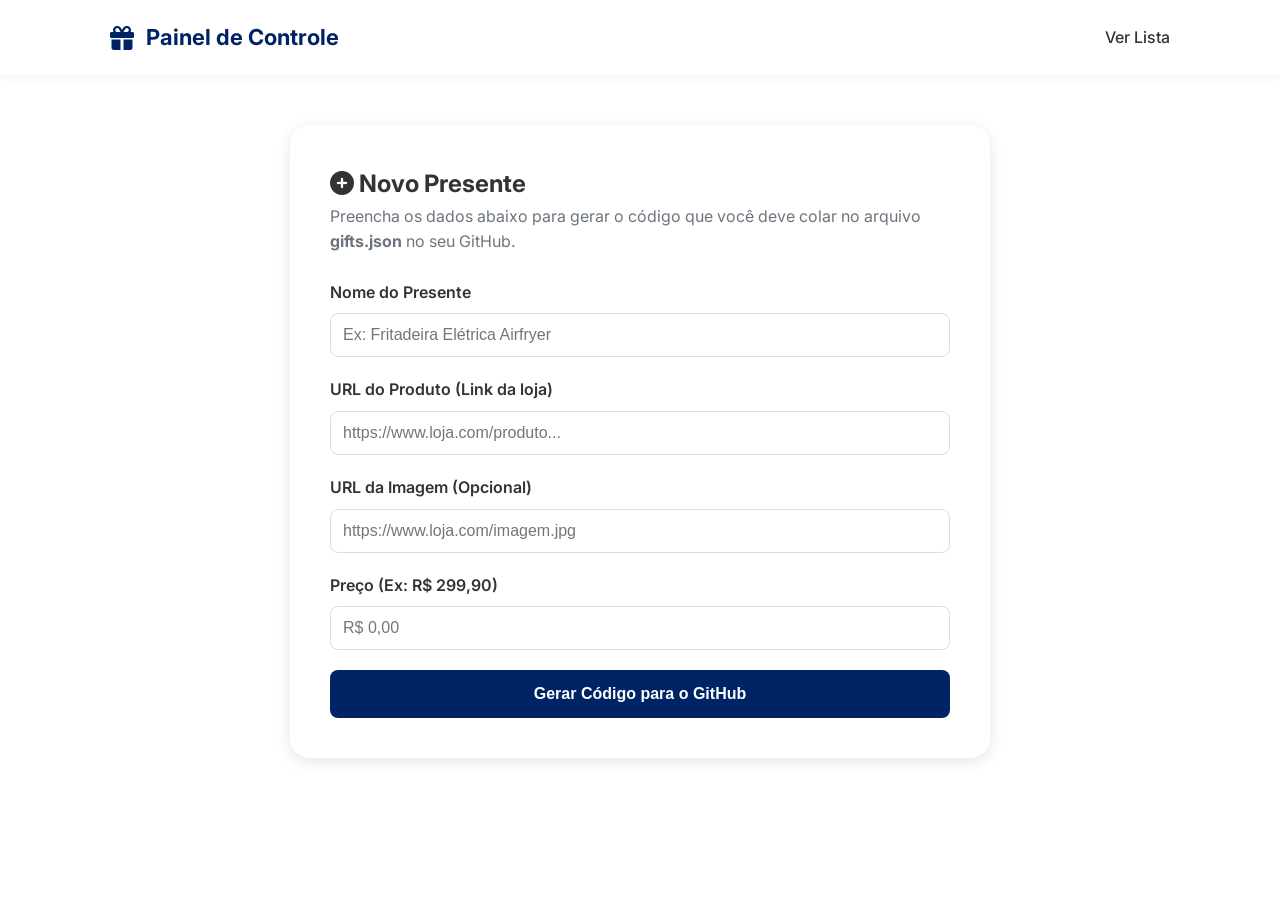
==== admin.html @ ed2607f9 "Add files via upload" ====
<!DOCTYPE html>
<html lang="pt-br">
<head>
    <meta charset="UTF-8">
    <meta name="viewport" content="width=device-width, initial-scale=1.0">
    <title>Adicionar Presente - Admin</title>
    <link rel="stylesheet" href="style.css">
    <link href="https://fonts.googleapis.com/css2?family=Inter:wght@300;400;600;700&display=swap" rel="stylesheet">
    <link rel="stylesheet" href="https://cdnjs.cloudflare.com/ajax/libs/font-awesome/6.4.0/css/all.min.css">
</head>
<body>
    <header>
        <div class="container">
            <div class="logo">
                <i class="fas fa-gift"></i>
                <h1>Painel de Controle</h1>
            </div>
            <nav>
                <a href="index.html">Ver Lista</a>
            </nav>
        </div>
    </header>

    <div class="container">
        <div class="admin-container">
            <h2><i class="fas fa-plus-circle"></i> Novo Presente</h2>
            <p style="margin-bottom: 25px; color: var(--gray-medium);">Preencha os dados abaixo para gerar o código que você deve colar no arquivo <strong>gifts.json</strong> no seu GitHub.</p>
            
            <form id="gift-form">
                <div class="form-group">
                    <label for="name">Nome do Presente</label>
                    <input type="text" id="name" placeholder="Ex: Fritadeira Elétrica Airfryer" required>
                </div>
                <div class="form-group">
                    <label for="url">URL do Produto (Link da loja)</label>
                    <input type="url" id="url" placeholder="https://www.loja.com/produto..." required>
                </div>
                <div class="form-group">
                    <label for="image">URL da Imagem (Opcional)</label>
                    <input type="url" id="image" placeholder="https://www.loja.com/imagem.jpg">
                </div>
                <div class="form-group">
                    <label for="price">Preço (Ex: R$ 299,90)</label>
                    <input type="text" id="price" placeholder="R$ 0,00">
                </div>
                <button type="submit" class="btn-submit">Gerar Código para o GitHub</button>
            </form>

            <div id="output-area" class="output-area">
                <p><strong>Passo 1:</strong> Copie o código abaixo:</p>
                <pre><code id="json-output"></code></pre>
                <div class="copy-hint">
                    <i class="fas fa-info-circle"></i> <strong>Passo 2:</strong> 
                    <ol style="margin-left: 20px; margin-top: 10px;">
                        <li>Vá no seu GitHub.</li>
                        <li>Abra o arquivo <code>gifts.json</code>.</li>
                        <li>Clique no ícone de lápis para editar.</li>
                        <li>Cole o código copiado <strong>antes</strong> do último colchete <code>]</code>.</li>
                        <li>Se já houver itens, lembre-se de colocar uma vírgula <code>,</code> entre eles.</li>
                    </ol>
                </div>
                <button onclick="copyToClipboard()" class="btn-submit" style="margin-top: 15px; background-color: var(--royal-blue);">Copiar Código</button>
            </div>
        </div>
    </div>

    <script>
        const form = document.getElementById('gift-form');
        const outputArea = document.getElementById('output-area');
        const jsonOutput = document.getElementById('json-output');

        form.addEventListener('submit', (e) => {
            e.preventDefault();
            
            const gift = {
                id: Date.now(),
                name: document.getElementById('name').value,
                url: document.getElementById('url').value,
                image: document.getElementById('image').value || 'https://via.placeholder.com/300x200?text=Sem+Imagem',
                price: document.getElementById('price').value || 'Preço sob consulta'
            };

            const jsonString = JSON.stringify(gift, null, 2);
            jsonOutput.textContent = jsonString;
            outputArea.style.display = 'block';
            
            outputArea.scrollIntoView({ behavior: 'smooth' });
        });

        function copyToClipboard() {
            const text = jsonOutput.textContent;
            navigator.clipboard.writeText(text).then(() => {
                alert('Código copiado! Agora cole no seu arquivo gifts.json no GitHub.');
            });
        }
    </script>
</body>
</html>
---- style.css ----
:root {
    --primary-blue: #002366; /* Azul Royal Profundo */
    --royal-blue: #4169E1;
    --light-blue: #E8F0FE;
    --white: #FFFFFF;
    --gray-light: #F8F9FA;
    --gray-medium: #6C757D;
    --text-dark: #333333;
    --shadow: 0 4px 15px rgba(0, 0, 0, 0.1);
    --transition: all 0.3s ease;
}

* {
    margin: 0;
    padding: 0;
    box-sizing: border-box;
}

body {
    font-family: 'Inter', sans-serif;
    background-color: var(--white);
    color: var(--text-dark);
    line-height: 1.6;
}

.container {
    max-width: 1100px;
    margin: 0 auto;
    padding: 0 20px;
}

/* Header */
header {
    background-color: var(--white);
    padding: 20px 0;
    box-shadow: 0 2px 10px rgba(0,0,0,0.05);
    position: sticky;
    top: 0;
    z-index: 1000;
}

header .container {
    display: flex;
    justify-content: space-between;
    align-items: center;
}

.logo {
    display: flex;
    align-items: center;
    gap: 12px;
    color: var(--primary-blue);
}

.logo i {
    font-size: 24px;
}

.logo h1 {
    font-size: 22px;
    font-weight: 700;
}

nav a {
    text-decoration: none;
    color: var(--text-dark);
    margin-left: 20px;
    font-weight: 500;
    transition: var(--transition);
}

nav a:hover {
    color: var(--royal-blue);
}

.admin-btn {
    background-color: var(--primary-blue);
    color: white !important;
    padding: 8px 18px;
    border-radius: 50px;
}

.admin-btn:hover {
    background-color: var(--royal-blue);
    transform: translateY(-2px);
}

/* Hero Section */
#hero {
    background: linear-gradient(135deg, var(--primary-blue) 0%, var(--royal-blue) 100%);
    color: white;
    padding: 80px 0;
    text-align: center;
    margin-bottom: 50px;
}

.hero-content h2 {
    font-size: 36px;
    margin-bottom: 15px;
}

.hero-content p {
    font-size: 18px;
    opacity: 0.9;
    max-width: 600px;
    margin: 0 auto;
}

/* Gift Grid */
.gift-grid {
    display: grid;
    grid-template-columns: repeat(auto-fill, minmax(280px, 1fr));
    gap: 30px;
    margin-bottom: 80px;
}

.gift-card {
    background: white;
    border-radius: 15px;
    overflow: hidden;
    box-shadow: var(--shadow);
    transition: var(--transition);
    border: 1px solid #eee;
    display: flex;
    flex-direction: column;
}

.gift-card:hover {
    transform: translateY(-10px);
    box-shadow: 0 10px 25px rgba(0, 35, 102, 0.15);
}

.gift-image {
    width: 100%;
    height: 200px;
    object-fit: cover;
    background-color: var(--gray-light);
}

.gift-info {
    padding: 20px;
    flex-grow: 1;
    display: flex;
    flex-direction: column;
}

.gift-info h3 {
    font-size: 18px;
    margin-bottom: 10px;
    color: var(--primary-blue);
}

.gift-price {
    font-weight: 700;
    color: var(--royal-blue);
    font-size: 20px;
    margin-bottom: 15px;
}

.gift-link {
    display: inline-block;
    background-color: var(--primary-blue);
    color: white;
    text-decoration: none;
    padding: 10px;
    text-align: center;
    border-radius: 8px;
    font-weight: 600;
    margin-top: auto;
    transition: var(--transition);
}

.gift-link:hover {
    background-color: var(--royal-blue);
}

/* Admin Styles */
.admin-container {
    max-width: 700px;
    margin: 50px auto;
    background: white;
    padding: 40px;
    border-radius: 20px;
    box-shadow: var(--shadow);
}

.form-group {
    margin-bottom: 20px;
}

.form-group label {
    display: block;
    margin-bottom: 8px;
    font-weight: 600;
}

.form-group input {
    width: 100%;
    padding: 12px;
    border: 1px solid #ddd;
    border-radius: 8px;
    font-size: 16px;
}

.btn-submit {
    width: 100%;
    padding: 15px;
    background-color: var(--primary-blue);
    color: white;
    border: none;
    border-radius: 8px;
    font-size: 16px;
    font-weight: 700;
    cursor: pointer;
    transition: var(--transition);
}

.btn-submit:hover {
    background-color: var(--royal-blue);
}

.output-area {
    margin-top: 30px;
    padding: 20px;
    background: var(--light-blue);
    border-radius: 10px;
    display: none;
}

.output-area pre {
    background: #fff;
    padding: 15px;
    border-radius: 5px;
    overflow-x: auto;
    margin-top: 10px;
    font-size: 14px;
}

.copy-hint {
    font-size: 14px;
    color: var(--primary-blue);
    margin-top: 10px;
    font-weight: 500;
}

/* Footer */
footer {
    background-color: var(--gray-light);
    padding: 40px 0;
    text-align: center;
    border-top: 1px solid #eee;
}

@media (max-width: 768px) {
    .hero-content h2 {
        font-size: 28px;
    }
    .gift-grid {
        grid-template-columns: 1fr;
    }
}
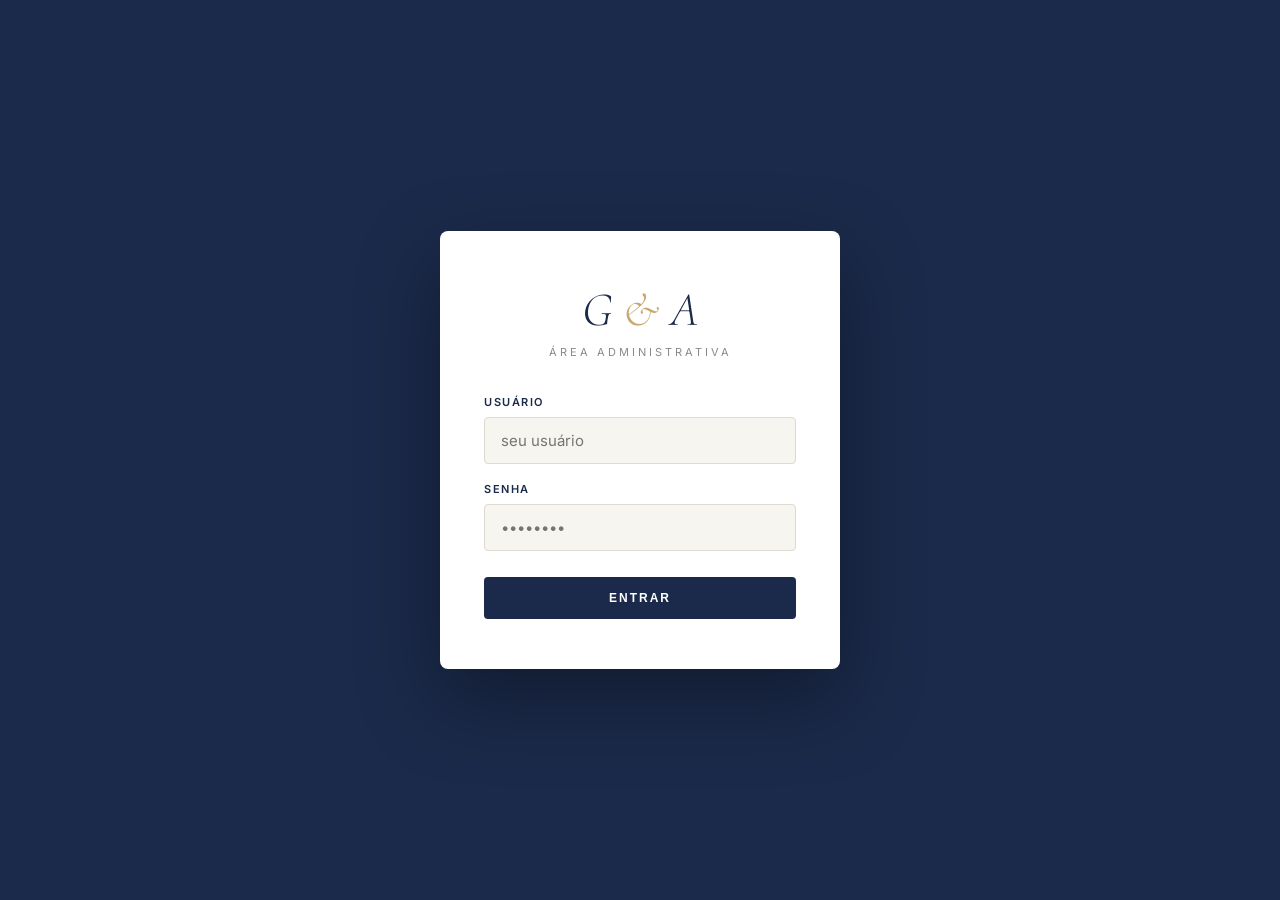
==== commit 7eeb02aa: "Add files via upload" ====
--- a/admin.html
+++ b/admin.html
@@ -3,96 +3,865 @@
 <head>
     <meta charset="UTF-8">
     <meta name="viewport" content="width=device-width, initial-scale=1.0">
-    <title>Adicionar Presente - Admin</title>
-    <link rel="stylesheet" href="style.css">
-    <link href="https://fonts.googleapis.com/css2?family=Inter:wght@300;400;600;700&display=swap" rel="stylesheet">
+    <title>Admin · G & A</title>
+    <link href="https://fonts.googleapis.com/css2?family=Cormorant+Garamond:ital,wght@0,300;0,400;1,300;1,400&family=Inter:wght@300;400;500;600&display=swap" rel="stylesheet">
     <link rel="stylesheet" href="https://cdnjs.cloudflare.com/ajax/libs/font-awesome/6.4.0/css/all.min.css">
+    <style>
+        :root {
+            --navy: #1B2A4A;
+            --navy-deep: #0F1E35;
+            --gold: #C9A96E;
+            --gold-light: #E8D5B0;
+            --off-white: #F7F5F0;
+            --white: #FFFFFF;
+            --gray: #8A8A8A;
+            --gray-light: #F0EDE8;
+            --text: #2C2C2C;
+            --danger: #C0392B;
+            --success: #27AE60;
+        }
+
+        * { margin: 0; padding: 0; box-sizing: border-box; }
+
+        body {
+            font-family: 'Inter', sans-serif;
+            background: var(--off-white);
+            color: var(--text);
+            min-height: 100vh;
+        }
+
+        /* ── LOGIN SCREEN ── */
+        #login-screen {
+            min-height: 100vh;
+            background: var(--navy);
+            display: flex;
+            align-items: center;
+            justify-content: center;
+            padding: 20px;
+        }
+
+        .login-card {
+            background: var(--white);
+            border-radius: 8px;
+            padding: 50px 44px;
+            width: 100%;
+            max-width: 400px;
+            box-shadow: 0 30px 80px rgba(0,0,0,0.35);
+        }
+
+        .login-mono {
+            font-family: 'Cormorant Garamond', serif;
+            font-size: 48px;
+            font-weight: 300;
+            font-style: italic;
+            color: var(--navy);
+            text-align: center;
+            margin-bottom: 6px;
+        }
+
+        .login-mono span { color: var(--gold); }
+
+        .login-subtitle {
+            text-align: center;
+            font-size: 11px;
+            letter-spacing: 3px;
+            text-transform: uppercase;
+            color: var(--gray);
+            margin-bottom: 36px;
+        }
+
+        .field { margin-bottom: 18px; }
+
+        .field label {
+            display: block;
+            font-size: 11px;
+            font-weight: 600;
+            letter-spacing: 1.5px;
+            text-transform: uppercase;
+            color: var(--navy);
+            margin-bottom: 8px;
+        }
+
+        .field input {
+            width: 100%;
+            padding: 13px 16px;
+            border: 1.5px solid #E0DAD0;
+            border-radius: 4px;
+            font-size: 15px;
+            font-family: 'Inter', sans-serif;
+            background: var(--off-white);
+            transition: border-color 0.2s;
+            outline: none;
+        }
+
+        .field input:focus {
+            border-color: var(--gold);
+            background: var(--white);
+        }
+
+        .btn-primary {
+            width: 100%;
+            padding: 14px;
+            background: var(--navy);
+            color: var(--white);
+            border: none;
+            border-radius: 4px;
+            font-size: 12px;
+            font-weight: 600;
+            letter-spacing: 2px;
+            text-transform: uppercase;
+            cursor: pointer;
+            transition: background 0.2s;
+            margin-top: 8px;
+        }
+
+        .btn-primary:hover { background: var(--gold); }
+
+        .login-error {
+            color: var(--danger);
+            font-size: 13px;
+            text-align: center;
+            margin-top: 14px;
+            display: none;
+        }
+
+        /* ── ADMIN PANEL ── */
+        #admin-panel { display: none; }
+
+        header {
+            background: var(--white);
+            border-bottom: 1px solid rgba(201,169,110,0.25);
+            padding: 16px 40px;
+            display: flex;
+            justify-content: space-between;
+            align-items: center;
+            position: sticky;
+            top: 0;
+            z-index: 100;
+        }
+
+        .logo-mark {
+            font-family: 'Cormorant Garamond', serif;
+            font-size: 24px;
+            font-weight: 300;
+            color: var(--navy);
+            letter-spacing: 4px;
+        }
+
+        .logo-mark span { color: var(--gold); font-style: italic; }
+
+        .header-actions { display: flex; gap: 12px; align-items: center; }
+
+        .btn-sm {
+            font-size: 12px;
+            font-weight: 600;
+            letter-spacing: 1px;
+            text-transform: uppercase;
+            padding: 8px 16px;
+            border-radius: 3px;
+            border: none;
+            cursor: pointer;
+            transition: all 0.2s;
+            text-decoration: none;
+            display: inline-flex;
+            align-items: center;
+            gap: 6px;
+        }
+
+        .btn-outline {
+            background: transparent;
+            border: 1.5px solid var(--navy);
+            color: var(--navy);
+        }
+
+        .btn-outline:hover { background: var(--navy); color: var(--white); }
+
+        .btn-danger {
+            background: transparent;
+            border: 1.5px solid #ddd;
+            color: var(--gray);
+        }
+
+        .btn-danger:hover { border-color: var(--danger); color: var(--danger); }
+
+        /* ── MAIN CONTENT ── */
+        .admin-wrap {
+            max-width: 860px;
+            margin: 50px auto;
+            padding: 0 30px 80px;
+        }
+
+        .section-head {
+            margin-bottom: 30px;
+        }
+
+        .section-head span {
+            font-size: 11px;
+            font-weight: 600;
+            letter-spacing: 3px;
+            text-transform: uppercase;
+            color: var(--gold);
+        }
+
+        .section-head h2 {
+            font-family: 'Cormorant Garamond', serif;
+            font-size: 32px;
+            font-weight: 300;
+            color: var(--navy);
+        }
+
+        /* ── CONFIG SETUP ── */
+        .setup-box {
+            background: var(--white);
+            border: 1.5px solid var(--gold-light);
+            border-radius: 6px;
+            padding: 28px 30px;
+            margin-bottom: 36px;
+        }
+
+        .setup-box summary {
+            cursor: pointer;
+            font-size: 13px;
+            font-weight: 600;
+            letter-spacing: 0.5px;
+            color: var(--navy);
+            list-style: none;
+            display: flex;
+            align-items: center;
+            gap: 8px;
+        }
+
+        .setup-box summary::before {
+            content: '\f013';
+            font-family: 'Font Awesome 6 Free';
+            font-weight: 900;
+            color: var(--gold);
+        }
+
+        .setup-inner { margin-top: 20px; }
+
+        .setup-inner p {
+            font-size: 13px;
+            color: var(--gray);
+            margin-bottom: 16px;
+            line-height: 1.7;
+        }
+
+        .setup-inner code {
+            background: var(--off-white);
+            padding: 2px 6px;
+            border-radius: 3px;
+            font-size: 12px;
+            color: var(--navy);
+        }
+
+        .setup-grid { display: grid; grid-template-columns: 1fr 1fr; gap: 16px; }
+
+        @media (max-width: 600px) { .setup-grid { grid-template-columns: 1fr; } }
+
+        .setup-field label {
+            display: block;
+            font-size: 11px;
+            font-weight: 600;
+            letter-spacing: 1.5px;
+            text-transform: uppercase;
+            color: var(--navy);
+            margin-bottom: 6px;
+        }
+
+        .setup-field input {
+            width: 100%;
+            padding: 10px 14px;
+            border: 1.5px solid #E0DAD0;
+            border-radius: 4px;
+            font-size: 13px;
+            font-family: 'Inter', sans-serif;
+            background: var(--off-white);
+            outline: none;
+        }
+
+        .setup-field input:focus { border-color: var(--gold); }
+
+        .btn-save-config {
+            margin-top: 16px;
+            padding: 10px 22px;
+            background: var(--navy);
+            color: var(--white);
+            border: none;
+            border-radius: 4px;
+            font-size: 12px;
+            font-weight: 600;
+            letter-spacing: 1.5px;
+            text-transform: uppercase;
+            cursor: pointer;
+            transition: background 0.2s;
+        }
+
+        .btn-save-config:hover { background: var(--gold); }
+
+        .config-status {
+            font-size: 12px;
+            margin-top: 10px;
+            color: var(--success);
+            display: none;
+        }
+
+        /* ── ADD FORM ── */
+        .add-form {
+            background: var(--white);
+            border-radius: 6px;
+            padding: 36px;
+            border: 1px solid rgba(201,169,110,0.15);
+            margin-bottom: 50px;
+        }
+
+        .form-grid {
+            display: grid;
+            grid-template-columns: 1fr 1fr;
+            gap: 20px;
+        }
+
+        .form-grid .span-2 { grid-column: span 2; }
+
+        @media (max-width: 600px) {
+            .form-grid { grid-template-columns: 1fr; }
+            .form-grid .span-2 { grid-column: span 1; }
+        }
+
+        .form-field label {
+            display: block;
+            font-size: 11px;
+            font-weight: 600;
+            letter-spacing: 1.5px;
+            text-transform: uppercase;
+            color: var(--navy);
+            margin-bottom: 8px;
+        }
+
+        .form-field input, .form-field select {
+            width: 100%;
+            padding: 13px 16px;
+            border: 1.5px solid #E0DAD0;
+            border-radius: 4px;
+            font-size: 14px;
+            font-family: 'Inter', sans-serif;
+            background: var(--off-white);
+            outline: none;
+            transition: border-color 0.2s;
+        }
+
+        .form-field input:focus, .form-field select:focus {
+            border-color: var(--gold);
+            background: var(--white);
+        }
+
+        .form-field .hint {
+            font-size: 11px;
+            color: var(--gray);
+            margin-top: 5px;
+        }
+
+        .btn-add {
+            width: 100%;
+            padding: 15px;
+            background: var(--navy);
+            color: var(--white);
+            border: none;
+            border-radius: 4px;
+            font-size: 12px;
+            font-weight: 700;
+            letter-spacing: 2px;
+            text-transform: uppercase;
+            cursor: pointer;
+            transition: background 0.2s;
+            margin-top: 24px;
+            display: flex;
+            align-items: center;
+            justify-content: center;
+            gap: 10px;
+        }
+
+        .btn-add:hover { background: var(--gold); }
+
+        .btn-add:disabled { background: #ccc; cursor: not-allowed; }
+
+        /* ── TOAST ── */
+        .toast {
+            position: fixed;
+            bottom: 30px;
+            right: 30px;
+            padding: 14px 22px;
+            border-radius: 6px;
+            font-size: 14px;
+            font-weight: 500;
+            color: var(--white);
+            box-shadow: 0 8px 30px rgba(0,0,0,0.2);
+            transform: translateY(80px);
+            opacity: 0;
+            transition: all 0.35s cubic-bezier(0.34, 1.56, 0.64, 1);
+            z-index: 999;
+            display: flex;
+            align-items: center;
+            gap: 10px;
+        }
+
+        .toast.show { transform: translateY(0); opacity: 1; }
+        .toast.success { background: var(--success); }
+        .toast.error { background: var(--danger); }
+        .toast.loading { background: var(--navy); }
+
+        /* ── GIFT LIST ── */
+        .list-head {
+            display: flex;
+            justify-content: space-between;
+            align-items: center;
+            margin-bottom: 20px;
+        }
+
+        .gift-list { display: flex; flex-direction: column; gap: 14px; }
+
+        .list-item {
+            background: var(--white);
+            border-radius: 6px;
+            border: 1px solid rgba(201,169,110,0.15);
+            padding: 18px 22px;
+            display: flex;
+            align-items: center;
+            gap: 18px;
+            transition: box-shadow 0.2s;
+        }
+
+        .list-item:hover { box-shadow: 0 4px 20px rgba(27,42,74,0.08); }
+
+        .list-thumb {
+            width: 64px;
+            height: 64px;
+            border-radius: 4px;
+            object-fit: cover;
+            background: var(--gray-light);
+            flex-shrink: 0;
+        }
+
+        .list-info { flex: 1; min-width: 0; }
+
+        .list-name {
+            font-family: 'Cormorant Garamond', serif;
+            font-size: 19px;
+            font-weight: 400;
+            color: var(--navy);
+            white-space: nowrap;
+            overflow: hidden;
+            text-overflow: ellipsis;
+        }
+
+        .list-meta {
+            font-size: 12px;
+            color: var(--gray);
+            margin-top: 3px;
+        }
+
+        .list-price {
+            font-size: 15px;
+            font-weight: 600;
+            color: var(--navy-deep);
+            white-space: nowrap;
+        }
+
+        .btn-delete {
+            background: none;
+            border: none;
+            color: #ccc;
+            font-size: 16px;
+            cursor: pointer;
+            padding: 6px;
+            border-radius: 3px;
+            transition: color 0.2s;
+            flex-shrink: 0;
+        }
+
+        .btn-delete:hover { color: var(--danger); }
+
+        .empty-list {
+            text-align: center;
+            padding: 50px 20px;
+            color: var(--gray);
+        }
+
+        .empty-list i {
+            font-size: 36px;
+            color: var(--gold-light);
+            display: block;
+            margin-bottom: 14px;
+        }
+
+        .divider-line {
+            border: none;
+            border-top: 1px solid rgba(201,169,110,0.2);
+            margin: 40px 0;
+        }
+    </style>
 </head>
 <body>
+
+<!-- ══ LOGIN ══ -->
+<div id="login-screen">
+    <div class="login-card">
+        <div class="login-mono">G <span>&</span> A</div>
+        <p class="login-subtitle">Área Administrativa</p>
+
+        <div class="field">
+            <label>Usuário</label>
+            <input type="text" id="login-user" placeholder="seu usuário" autocomplete="username">
+        </div>
+        <div class="field">
+            <label>Senha</label>
+            <input type="password" id="login-pass" placeholder="••••••••" autocomplete="current-password">
+        </div>
+        <button class="btn-primary" onclick="doLogin()">Entrar</button>
+        <p class="login-error" id="login-error"><i class="fas fa-times-circle"></i> Usuário ou senha incorretos.</p>
+    </div>
+</div>
+
+<!-- ══ ADMIN PANEL ══ -->
+<div id="admin-panel">
     <header>
-        <div class="container">
-            <div class="logo">
-                <i class="fas fa-gift"></i>
-                <h1>Painel de Controle</h1>
-            </div>
-            <nav>
-                <a href="index.html">Ver Lista</a>
-            </nav>
+        <div class="logo-mark">G <span>&</span> A</div>
+        <div class="header-actions">
+            <a href="index.html" class="btn-sm btn-outline" target="_blank">
+                <i class="fas fa-eye"></i> Ver Site
+            </a>
+            <button class="btn-sm btn-danger" onclick="doLogout()">
+                <i class="fas fa-sign-out-alt"></i> Sair
+            </button>
         </div>
     </header>
 
-    <div class="container">
-        <div class="admin-container">
-            <h2><i class="fas fa-plus-circle"></i> Novo Presente</h2>
-            <p style="margin-bottom: 25px; color: var(--gray-medium);">Preencha os dados abaixo para gerar o código que você deve colar no arquivo <strong>gifts.json</strong> no seu GitHub.</p>
-            
-            <form id="gift-form">
-                <div class="form-group">
-                    <label for="name">Nome do Presente</label>
-                    <input type="text" id="name" placeholder="Ex: Fritadeira Elétrica Airfryer" required>
+    <div class="admin-wrap">
+
+        <!-- Config Section -->
+        <details class="setup-box" id="config-details">
+            <summary>Configuração do GitHub (faça isso uma vez)</summary>
+            <div class="setup-inner">
+                <p>
+                    Para que os presentes sejam <strong>salvos automaticamente</strong>, você precisa informar os dados do seu repositório GitHub.
+                    Isso precisa ser feito apenas uma vez — os dados ficam salvos no navegador.
+                </p>
+                <p>
+                    <strong>Como criar o token:</strong> GitHub → Settings → Developer settings → Personal access tokens → Tokens (classic) → Generate new token.
+                    Selecione apenas a permissão <code>repo</code>. Cole o token abaixo.
+                </p>
+                <div class="setup-grid">
+                    <div class="setup-field">
+                        <label>Usuário GitHub</label>
+                        <input type="text" id="cfg-owner" placeholder="seu-usuario">
+                    </div>
+                    <div class="setup-field">
+                        <label>Nome do Repositório</label>
+                        <input type="text" id="cfg-repo" placeholder="lista-de-presentes">
+                    </div>
+                    <div class="setup-field span-2" style="grid-column: span 2">
+                        <label>GitHub Personal Access Token</label>
+                        <input type="password" id="cfg-token" placeholder="ghp_xxxxxxxxxxxxxxxxxxxx">
+                    </div>
                 </div>
-                <div class="form-group">
-                    <label for="url">URL do Produto (Link da loja)</label>
-                    <input type="url" id="url" placeholder="https://www.loja.com/produto..." required>
+                <button class="btn-save-config" onclick="saveConfig()">Salvar Configuração</button>
+                <p class="config-status" id="config-status"><i class="fas fa-check-circle"></i> Configuração salva!</p>
+            </div>
+        </details>
+
+        <!-- Add Gift -->
+        <div class="section-head">
+            <span>Adicionar</span>
+            <h2>Novo Presente</h2>
+        </div>
+
+        <div class="add-form">
+            <div class="form-grid">
+                <div class="form-field span-2">
+                    <label>Nome do Presente *</label>
+                    <input type="text" id="f-name" placeholder="Ex: Conjunto de Panelas Tramontina">
                 </div>
-                <div class="form-group">
-                    <label for="image">URL da Imagem (Opcional)</label>
-                    <input type="url" id="image" placeholder="https://www.loja.com/imagem.jpg">
+                <div class="form-field span-2">
+                    <label>Link do Produto *</label>
+                    <input type="url" id="f-url" placeholder="https://www.loja.com.br/produto...">
                 </div>
-                <div class="form-group">
-                    <label for="price">Preço (Ex: R$ 299,90)</label>
-                    <input type="text" id="price" placeholder="R$ 0,00">
+                <div class="form-field">
+                    <label>Preço</label>
+                    <input type="text" id="f-price" placeholder="R$ 299,90">
                 </div>
-                <button type="submit" class="btn-submit">Gerar Código para o GitHub</button>
-            </form>
-
-            <div id="output-area" class="output-area">
-                <p><strong>Passo 1:</strong> Copie o código abaixo:</p>
-                <pre><code id="json-output"></code></pre>
-                <div class="copy-hint">
-                    <i class="fas fa-info-circle"></i> <strong>Passo 2:</strong> 
-                    <ol style="margin-left: 20px; margin-top: 10px;">
-                        <li>Vá no seu GitHub.</li>
-                        <li>Abra o arquivo <code>gifts.json</code>.</li>
-                        <li>Clique no ícone de lápis para editar.</li>
-                        <li>Cole o código copiado <strong>antes</strong> do último colchete <code>]</code>.</li>
-                        <li>Se já houver itens, lembre-se de colocar uma vírgula <code>,</code> entre eles.</li>
-                    </ol>
+                <div class="form-field">
+                    <label>Categoria</label>
+                    <input type="text" id="f-category" placeholder="Ex: Casa, Viagem, Cozinha...">
                 </div>
-                <button onclick="copyToClipboard()" class="btn-submit" style="margin-top: 15px; background-color: var(--royal-blue);">Copiar Código</button>
+                <div class="form-field span-2">
+                    <label>URL da Imagem</label>
+                    <input type="url" id="f-image" placeholder="https://...imagem.jpg">
+                    <p class="hint">Dica: clique com botão direito na imagem do produto → "Copiar endereço da imagem"</p>
+                </div>
+            </div>
+            <button class="btn-add" id="btn-add" onclick="addGift()">
+                <i class="fas fa-plus"></i> Adicionar à Lista
+            </button>
+        </div>
+
+        <hr class="divider-line">
+
+        <!-- Gift List -->
+        <div class="list-head">
+            <div class="section-head" style="margin-bottom:0">
+                <span>Gerenciar</span>
+                <h2>Presentes na Lista</h2>
+            </div>
+        </div>
+
+        <div id="gift-list" class="gift-list">
+            <div class="empty-list">
+                <i class="fas fa-circle-notch fa-spin"></i>
+                Carregando...
             </div>
         </div>
     </div>
-
-    <script>
-        const form = document.getElementById('gift-form');
-        const outputArea = document.getElementById('output-area');
-        const jsonOutput = document.getElementById('json-output');
-
-        form.addEventListener('submit', (e) => {
-            e.preventDefault();
-            
-            const gift = {
-                id: Date.now(),
-                name: document.getElementById('name').value,
-                url: document.getElementById('url').value,
-                image: document.getElementById('image').value || 'https://via.placeholder.com/300x200?text=Sem+Imagem',
-                price: document.getElementById('price').value || 'Preço sob consulta'
-            };
-
-            const jsonString = JSON.stringify(gift, null, 2);
-            jsonOutput.textContent = jsonString;
-            outputArea.style.display = 'block';
-            
-            outputArea.scrollIntoView({ behavior: 'smooth' });
+</div>
+
+<!-- Toast -->
+<div class="toast" id="toast"></div>
+
+<script>
+// ══════════════════════════════════════════════
+//  CREDENCIAIS DOS 2 ADMINS
+//  ⚠️  Altere antes de publicar!
+// ══════════════════════════════════════════════
+const ADMINS = [
+    { user: 'gabriel',  pass: 'senha123'  },
+    { user: 'amanda',   pass: 'senha456'  }
+];
+
+// ── State
+let currentGifts = [];
+let ghConfig = {};
+
+// ── Init
+window.addEventListener('DOMContentLoaded', () => {
+    loadConfig();
+    const session = sessionStorage.getItem('ga_admin_logged');
+    if (session === 'true') showPanel();
+});
+
+// ── Login
+function doLogin() {
+    const u = document.getElementById('login-user').value.trim().toLowerCase();
+    const p = document.getElementById('login-pass').value;
+    const ok = ADMINS.some(a => a.user === u && a.pass === p);
+    if (ok) {
+        sessionStorage.setItem('ga_admin_logged', 'true');
+        showPanel();
+    } else {
+        document.getElementById('login-error').style.display = 'block';
+    }
+}
+
+document.addEventListener('keydown', e => {
+    if (e.key === 'Enter' && document.getElementById('login-screen').style.display !== 'none') doLogin();
+});
+
+function doLogout() {
+    sessionStorage.removeItem('ga_admin_logged');
+    document.getElementById('admin-panel').style.display = 'none';
+    document.getElementById('login-screen').style.display = 'flex';
+    document.getElementById('login-user').value = '';
+    document.getElementById('login-pass').value = '';
+}
+
+function showPanel() {
+    document.getElementById('login-screen').style.display = 'none';
+    document.getElementById('admin-panel').style.display = 'block';
+    fetchGifts();
+}
+
+// ── GitHub Config
+function loadConfig() {
+    const saved = localStorage.getItem('ga_gh_config');
+    if (saved) {
+        ghConfig = JSON.parse(saved);
+        document.getElementById('cfg-owner').value = ghConfig.owner || '';
+        document.getElementById('cfg-repo').value  = ghConfig.repo  || '';
+        document.getElementById('cfg-token').value = ghConfig.token || '';
+        if (ghConfig.owner && ghConfig.repo && ghConfig.token) {
+            document.getElementById('config-details').removeAttribute('open');
+        }
+    } else {
+        document.getElementById('config-details').setAttribute('open', '');
+    }
+}
+
+function saveConfig() {
+    ghConfig = {
+        owner: document.getElementById('cfg-owner').value.trim(),
+        repo:  document.getElementById('cfg-repo').value.trim(),
+        token: document.getElementById('cfg-token').value.trim(),
+    };
+    localStorage.setItem('ga_gh_config', JSON.stringify(ghConfig));
+    const s = document.getElementById('config-status');
+    s.style.display = 'block';
+    setTimeout(() => s.style.display = 'none', 2500);
+}
+
+// ── GitHub API helpers
+const GIFTS_PATH = 'gifts.json';
+
+async function ghGetFile() {
+    const { owner, repo, token } = ghConfig;
+    const r = await fetch(`https://api.github.com/repos/${owner}/${repo}/contents/${GIFTS_PATH}`, {
+        headers: { Authorization: `token ${token}`, Accept: 'application/vnd.github.v3+json' }
+    });
+    if (!r.ok) throw new Error(`GitHub: ${r.status} – verifique owner, repo e token.`);
+    return r.json(); // { sha, content, ... }
+}
+
+async function ghPutFile(content, sha, message) {
+    const { owner, repo, token } = ghConfig;
+    const encoded = btoa(unescape(encodeURIComponent(JSON.stringify(content, null, 2))));
+    const r = await fetch(`https://api.github.com/repos/${owner}/${repo}/contents/${GIFTS_PATH}`, {
+        method: 'PUT',
+        headers: {
+            Authorization: `token ${token}`,
+            Accept: 'application/vnd.github.v3+json',
+            'Content-Type': 'application/json'
+        },
+        body: JSON.stringify({ message, content: encoded, sha })
+    });
+    if (!r.ok) {
+        const err = await r.json();
+        throw new Error(err.message || `GitHub: ${r.status}`);
+    }
+    return r.json();
+}
+
+// ── Load gifts
+async function fetchGifts() {
+    const listEl = document.getElementById('gift-list');
+    if (!ghConfig.token) {
+        listEl.innerHTML = `<div class="empty-list"><i class="fas fa-gear"></i>Configure o GitHub acima para gerenciar os presentes.</div>`;
+        return;
+    }
+    try {
+        const file = await ghGetFile();
+        const decoded = decodeURIComponent(escape(atob(file.content)));
+        currentGifts = JSON.parse(decoded);
+        renderList();
+    } catch (e) {
+        listEl.innerHTML = `<div class="empty-list"><i class="fas fa-exclamation-triangle" style="color:#c0392b;"></i>${e.message}</div>`;
+    }
+}
+
+// ── Render list
+function renderList() {
+    const listEl = document.getElementById('gift-list');
+    if (!currentGifts.length) {
+        listEl.innerHTML = `<div class="empty-list"><i class="fas fa-gift"></i>Nenhum presente ainda. Adicione o primeiro acima!</div>`;
+        return;
+    }
+    listEl.innerHTML = currentGifts.map((g, i) => `
+        <div class="list-item" id="item-${g.id}">
+            <img class="list-thumb"
+                 src="${g.image || 'https://via.placeholder.com/64x64?text=?'}"
+                 onerror="this.src='https://via.placeholder.com/64x64?text=?'"
+                 alt="${g.name}">
+            <div class="list-info">
+                <div class="list-name">${g.name}</div>
+                <div class="list-meta">${g.category ? g.category + ' · ' : ''}${g.url.replace(/^https?:\/\//, '').split('/')[0]}</div>
+            </div>
+            <div class="list-price">${g.price || '—'}</div>
+            <button class="btn-delete" onclick="deleteGift(${g.id})" title="Remover">
+                <i class="fas fa-trash-alt"></i>
+            </button>
+        </div>
+    `).join('');
+}
+
+// ── Add gift
+async function addGift() {
+    const name  = document.getElementById('f-name').value.trim();
+    const url   = document.getElementById('f-url').value.trim();
+    const price = document.getElementById('f-price').value.trim();
+    const cat   = document.getElementById('f-category').value.trim();
+    const img   = document.getElementById('f-image').value.trim();
+
+    if (!name) return showToast('Informe o nome do presente.', 'error');
+    if (!url)  return showToast('Informe o link do produto.', 'error');
+    if (!ghConfig.token) return showToast('Configure o GitHub primeiro!', 'error');
+
+    const btn = document.getElementById('btn-add');
+    btn.disabled = true;
+    showToast('Salvando no GitHub…', 'loading');
+
+    try {
+        const file = await ghGetFile();
+        const decoded = decodeURIComponent(escape(atob(file.content)));
+        const list = JSON.parse(decoded);
+
+        const newGift = {
+            id: Date.now(),
+            name,
+            url,
+            image: img || 'https://via.placeholder.com/300x210?text=Presente',
+            price: price || 'Consulte o valor',
+            ...(cat && { category: cat })
+        };
+
+        list.push(newGift);
+        await ghPutFile(list, file.sha, `Adiciona presente: ${name}`);
+
+        currentGifts = list;
+        renderList();
+
+        // Clear form
+        ['f-name','f-url','f-price','f-category','f-image'].forEach(id => {
+            document.getElementById(id).value = '';
         });
 
-        function copyToClipboard() {
-            const text = jsonOutput.textContent;
-            navigator.clipboard.writeText(text).then(() => {
-                alert('Código copiado! Agora cole no seu arquivo gifts.json no GitHub.');
-            });
-        }
-    </script>
+        showToast(`"${name}" adicionado com sucesso! 🎉`, 'success');
+    } catch (e) {
+        showToast('Erro: ' + e.message, 'error');
+    } finally {
+        btn.disabled = false;
+    }
+}
+
+// ── Delete gift
+async function deleteGift(id) {
+    if (!confirm('Remover este presente da lista?')) return;
+    if (!ghConfig.token) return showToast('Configure o GitHub primeiro!', 'error');
+
+    showToast('Removendo…', 'loading');
+
+    try {
+        const file = await ghGetFile();
+        const decoded = decodeURIComponent(escape(atob(file.content)));
+        const list = JSON.parse(decoded);
+        const gift = list.find(g => g.id === id);
+        const updated = list.filter(g => g.id !== id);
+        await ghPutFile(updated, file.sha, `Remove presente: ${gift?.name || id}`);
+        currentGifts = updated;
+        renderList();
+        showToast('Presente removido.', 'success');
+    } catch (e) {
+        showToast('Erro: ' + e.message, 'error');
+    }
+}
+
+// ── Toast
+let toastTimer;
+function showToast(msg, type = 'success') {
+    const t = document.getElementById('toast');
+    const icons = { success: 'fa-check-circle', error: 'fa-times-circle', loading: 'fa-circle-notch fa-spin' };
+    t.innerHTML = `<i class="fas ${icons[type] || icons.success}"></i> ${msg}`;
+    t.className = `toast ${type} show`;
+    clearTimeout(toastTimer);
+    if (type !== 'loading') {
+        toastTimer = setTimeout(() => t.classList.remove('show'), 4000);
+    }
+}
+</script>
 </body>
 </html>
